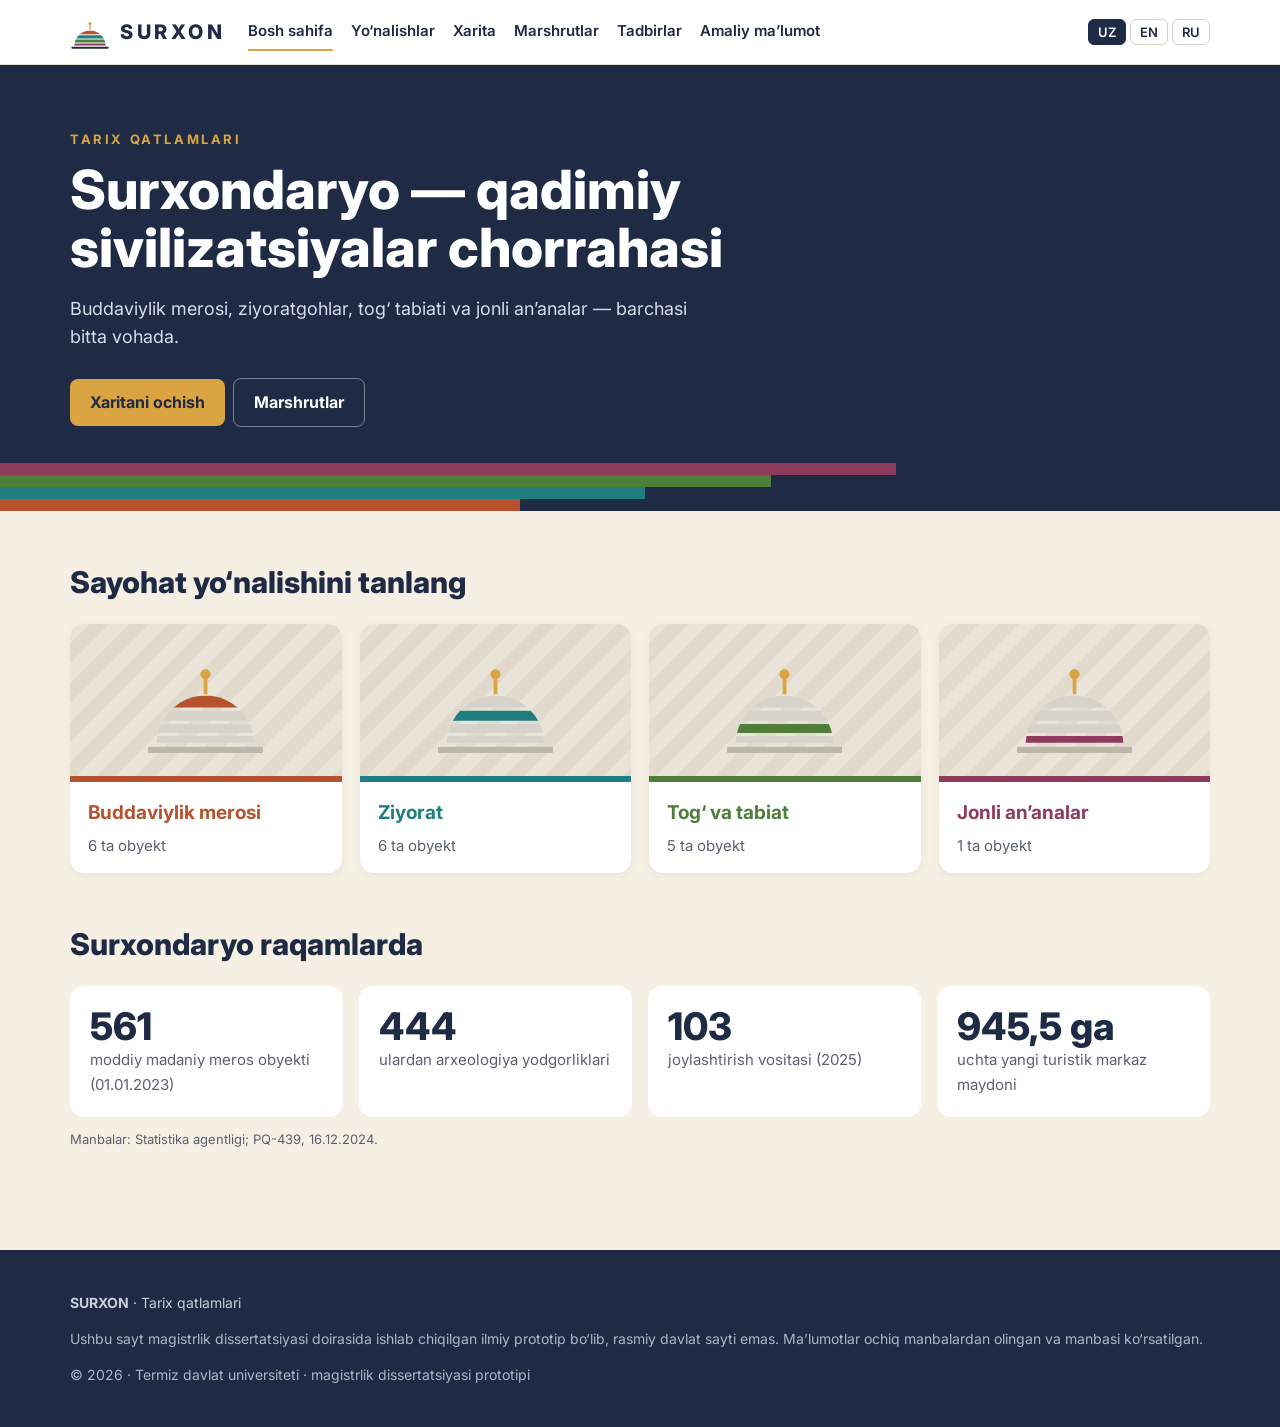
==== index.html @ 80e91e6a "SURXON platformasi: ma’lumotlar bazasi, xarita, sahifalar Co-Authored-By: Claude Opus 5.5 <noreply@a" ====
<!doctype html>
<html lang="uz">
<head>
<meta charset="utf-8">
<meta name="viewport" content="width=device-width, initial-scale=1">
<title>Bosh sahifa · SURXON</title>
<meta name="description" content="Surxondaryo viloyati turizm salohiyatini raqamli targ‘ib qilish tizimi — ilmiy prototip.">
<link rel="icon" href="img/favicon.svg" type="image/svg+xml">
<link rel="stylesheet" href="css/style.css">
<script src="data/obyektlar.js"></script>
<script src="js/common.js"></script>
</head>
<body>
<main id="main">
<section class="hero"><div class="strata" aria-hidden="true"><div style="background:var(--etn);width:100%"></div><div style="background:var(--eko);width:86%"></div><div style="background:var(--zi);width:72%"></div><div style="background:var(--bud);width:58%"></div></div><div class="wrap">
  <div class="eyebrow" data-i18n="slogan"></div>
  <h1 data-i18n="hero_title"></h1>
  <p data-i18n="hero_text"></p>
  <a class="btn" href="xarita.html" data-i18n="open_map"></a><a class="btn ghost" href="marshrutlar.html" data-i18n="see_routes"></a>
</div></section>
<section class="block"><div class="wrap">
  <h2 data-i18n="choose_dir"></h2>
  <div class="grid4" id="clusters"></div>
</div></section>
<section class="block" style="padding-top:0"><div class="wrap">
  <h2 data-i18n="in_numbers"></h2>
  <div class="stats">
    <div class="stat"><b>561</b><span id="s1"></span></div>
    <div class="stat"><b>444</b><span id="s2"></span></div>
    <div class="stat"><b>103</b><span id="s3"></span></div>
    <div class="stat"><b>945,5 ga</b><span id="s4"></span></div>
  </div>
  <p class="src" id="srcline"></p>
</div></section>
</main>
<script>
header("index.html");
const S = {
  s1: {uz:"moddiy madaniy meros obyekti (01.01.2023)", en:"tangible cultural heritage sites (1 Jan 2023)", ru:"объектов материального культурного наследия (01.01.2023)"},
  s2: {uz:"ulardan arxeologiya yodgorliklari", en:"of them archaeological monuments", ru:"из них археологических памятников"},
  s3: {uz:"joylashtirish vositasi (2025)", en:"accommodation facilities (2025)", ru:"средств размещения (2025)"},
  s4: {uz:"uchta yangi turistik markaz maydoni", en:"area of three new tourist centres", ru:"площадь трёх новых туристических центров"},
  src: {uz:"Manbalar: Statistika agentligi; PQ-439, 16.12.2024.", en:"Sources: Statistics Agency of Uzbekistan; Resolution PQ-439, 16.12.2024.", ru:"Источники: Агентство статистики; ПП-439 от 16.12.2024."}
};
window.pageRender = () => {
  document.getElementById("clusters").innerHTML = Object.entries(CLUSTERS).map(([k, c]) => {
    const n = objects().filter(f => f.properties.klaster === k).length;
    return `<a class="card" href="yonalishlar.html#${k}"><div class="photo"><img src="img/${k}.svg" alt="" style="width:46%;height:auto;object-fit:contain"></div><div class="bar" style="background:${c.color}"></div>
      <div class="body"><h3 style="color:${c.color}">${cname(k)}</h3><p>${n} ${LANG==="uz"?"ta obyekt":LANG==="ru"?"объектов":"sites"}</p></div></a>`;
  }).join("");
  ["s1","s2","s3","s4"].forEach(id => document.getElementById(id).textContent = S[id][LANG]);
  document.getElementById("srcline").textContent = S.src[LANG];
};
render();
</script>
</body></html>
---- css/style.css ----
/* SURXON brendbuki asosidagi uslublar (3.1-§, 3.2-jadval) */
@import url("https://fonts.googleapis.com/css2?family=Inter:wght@400;600;700;800&display=swap");
:root {
  --navy: #1F2A44; --gold: #D9A441; --stone: #F5EFE4; --ink: #20242C; --muted: #5b6170;
  --bud: #B5532F; --zi: #1F7F80; --eko: #4F7D3A; --etn: #8E3B5E;
  --radius: 14px; --max: 1180px;
}
* { box-sizing: border-box; }
html, body { margin: 0; }
body { font-family: "Inter", system-ui, sans-serif; color: var(--ink); background: var(--stone); line-height: 1.55; }
a { color: var(--navy); }
img { max-width: 100%; display: block; }
.wrap { max-width: var(--max); margin: 0 auto; padding: 0 20px; }
.skip { position: absolute; left: -9999px; } .skip:focus { left: 12px; top: 12px; background: #fff; padding: 8px; z-index: 9999; }

/* header */
header.site { background: #fff; border-bottom: 1px solid #e6e1d8; position: sticky; top: 0; z-index: 1000; }
header.site .wrap { display: flex; align-items: center; gap: 22px; min-height: 64px; flex-wrap: wrap; }
.brand { display: flex; align-items: center; gap: 10px; text-decoration: none; }
.brand img { width: 40px; height: 40px; }
.brand b { font-weight: 800; letter-spacing: .18em; color: var(--navy); font-size: 20px; }
nav.main { display: flex; gap: 18px; flex-wrap: wrap; }
nav.main a { text-decoration: none; font-weight: 600; font-size: 15px; padding: 6px 0; border-bottom: 2px solid transparent; }
nav.main a[aria-current="page"], nav.main a:hover { border-bottom-color: var(--gold); }
.lang { margin-left: auto; display: flex; gap: 4px; }
.lang button { border: 1px solid #d6d0c4; background: #fff; border-radius: 6px; padding: 4px 9px; font: 600 13px Inter, sans-serif; cursor: pointer; color: var(--navy); }
.lang button[aria-pressed="true"] { background: var(--navy); color: #fff; border-color: var(--navy); }

/* hero */
.hero { background: var(--navy); color: #fff; position: relative; overflow: hidden; }
.hero .wrap { padding-top: 64px; padding-bottom: 84px; position: relative; z-index: 2; }
.eyebrow { color: var(--gold); letter-spacing: .2em; font-weight: 700; font-size: 13px; text-transform: uppercase; }
.hero h1 { font-size: clamp(32px, 5vw, 54px); line-height: 1.07; margin: 12px 0 18px; font-weight: 800; max-width: 760px; }
.hero p { max-width: 620px; color: #d7dceb; font-size: 18px; }
.btn { display: inline-block; background: var(--gold); color: var(--navy); font-weight: 700; padding: 11px 20px; border-radius: 8px; text-decoration: none; margin-top: 10px; }
.btn.ghost { background: transparent; color: #fff; border: 1px solid #ffffff66; margin-left: 8px; }
.strata { position: absolute; left: 0; bottom: 0; width: 70%; z-index: 1; }
.strata div { height: 12px; }

/* sections */
section.block { padding: 48px 0; }
h2 { font-size: 30px; color: var(--navy); margin: 0 0 18px; font-weight: 800; }
.grid4 { display: grid; grid-template-columns: repeat(auto-fit, minmax(230px, 1fr)); gap: 18px; }
.card { background: #fff; border-radius: var(--radius); overflow: hidden; box-shadow: 0 2px 10px rgba(0,0,0,.05); text-decoration: none; color: inherit; display: flex; flex-direction: column; }
.card .bar { height: 6px; }
.card .body { padding: 16px 18px; }
.card h3 { margin: 0 0 6px; font-size: 19px; }
.card p { margin: 0; color: var(--muted); font-size: 15px; }
.photo { aspect-ratio: 16/9; background: repeating-linear-gradient(135deg,#e9e3d8 0 14px,#e1dacd 14px 28px); display: flex; align-items: center; justify-content: center; color: #8a8274; letter-spacing: .12em; font-weight: 600; font-size: 13px; }
.photo img { width: 100%; height: 100%; object-fit: cover; }
.stats { display: grid; grid-template-columns: repeat(auto-fit, minmax(200px, 1fr)); gap: 16px; }
.stat { background: #fff; border-radius: var(--radius); padding: 20px; }
.stat b { display: block; font-size: 38px; font-weight: 800; color: var(--navy); line-height: 1.1; }
.stat span { color: var(--muted); font-size: 15px; }
.src { font-size: 13px; color: var(--muted); margin-top: 12px; }

.tag { display: inline-block; color: #fff; font-size: 12px; font-weight: 700; letter-spacing: .06em; padding: 3px 9px; border-radius: 4px; text-transform: uppercase; }
.badge-warn { display: inline-block; background: #fff4e0; color: #8a5a00; border: 1px solid #f0d49a; font-size: 12px; padding: 2px 8px; border-radius: 10px; }

/* object list */
.objs { display: grid; grid-template-columns: repeat(auto-fill, minmax(270px, 1fr)); gap: 16px; }
.obj .meta { font-size: 13px; color: var(--muted); margin: 4px 0 8px; }

/* routes */
.route { background: #fff; border-radius: var(--radius); padding: 22px; margin-bottom: 18px; border-left: 8px solid var(--navy); }
.route ol { margin: 10px 0 0; padding-left: 22px; }
.route li { margin: 6px 0; }

/* map page */
.mapwrap { display: grid; grid-template-columns: 340px 1fr; height: calc(100vh - 65px); }
.side { background: #fff; overflow: auto; padding: 18px; border-right: 1px solid #e5e5e5; }
.side input[type=search] { width: 100%; padding: 10px 12px; border: 1px solid #ccc; border-radius: 8px; font: 15px Inter, sans-serif; }
.chips { display: flex; flex-wrap: wrap; gap: 8px; margin: 14px 0; }
.chip { border: 2px solid; background: #fff; padding: 6px 12px; border-radius: 20px; font: 600 14px Inter, sans-serif; cursor: pointer; }
.chip[aria-pressed="false"] { opacity: .45; }
.list .item { display: flex; gap: 10px; padding: 10px 4px; border-bottom: 1px solid #eee; cursor: pointer; align-items: flex-start; background: none; border-left: 0; border-right: 0; border-top: 0; width: 100%; text-align: left; font: inherit; color: inherit; }
.list .item:hover, .list .item:focus { background: #faf7f1; }
.dot { width: 12px; height: 12px; border-radius: 6px; flex: 0 0 12px; margin-top: 6px; }
#map { height: 100%; }
.leaflet-popup-content { font-family: Inter, sans-serif; min-width: 220px; }
.leaflet-popup-content h4 { margin: 4px 0 6px; font-size: 17px; color: var(--navy); }

/* footer */
footer.site { background: var(--navy); color: #c9cfdb; padding: 28px 0; font-size: 14px; margin-top: 40px; }
footer.site a { color: #fff; }
.disclaimer { opacity: .85; }

@media (max-width: 760px) {
  .mapwrap { grid-template-columns: 1fr; grid-template-rows: 45vh auto; height: auto; }
  #map { height: 45vh; order: -1; }
  .lang { margin-left: 0; }
  nav.main { gap: 12px; }
}
.leaflet-popup-content a.btn { color: var(--navy); }
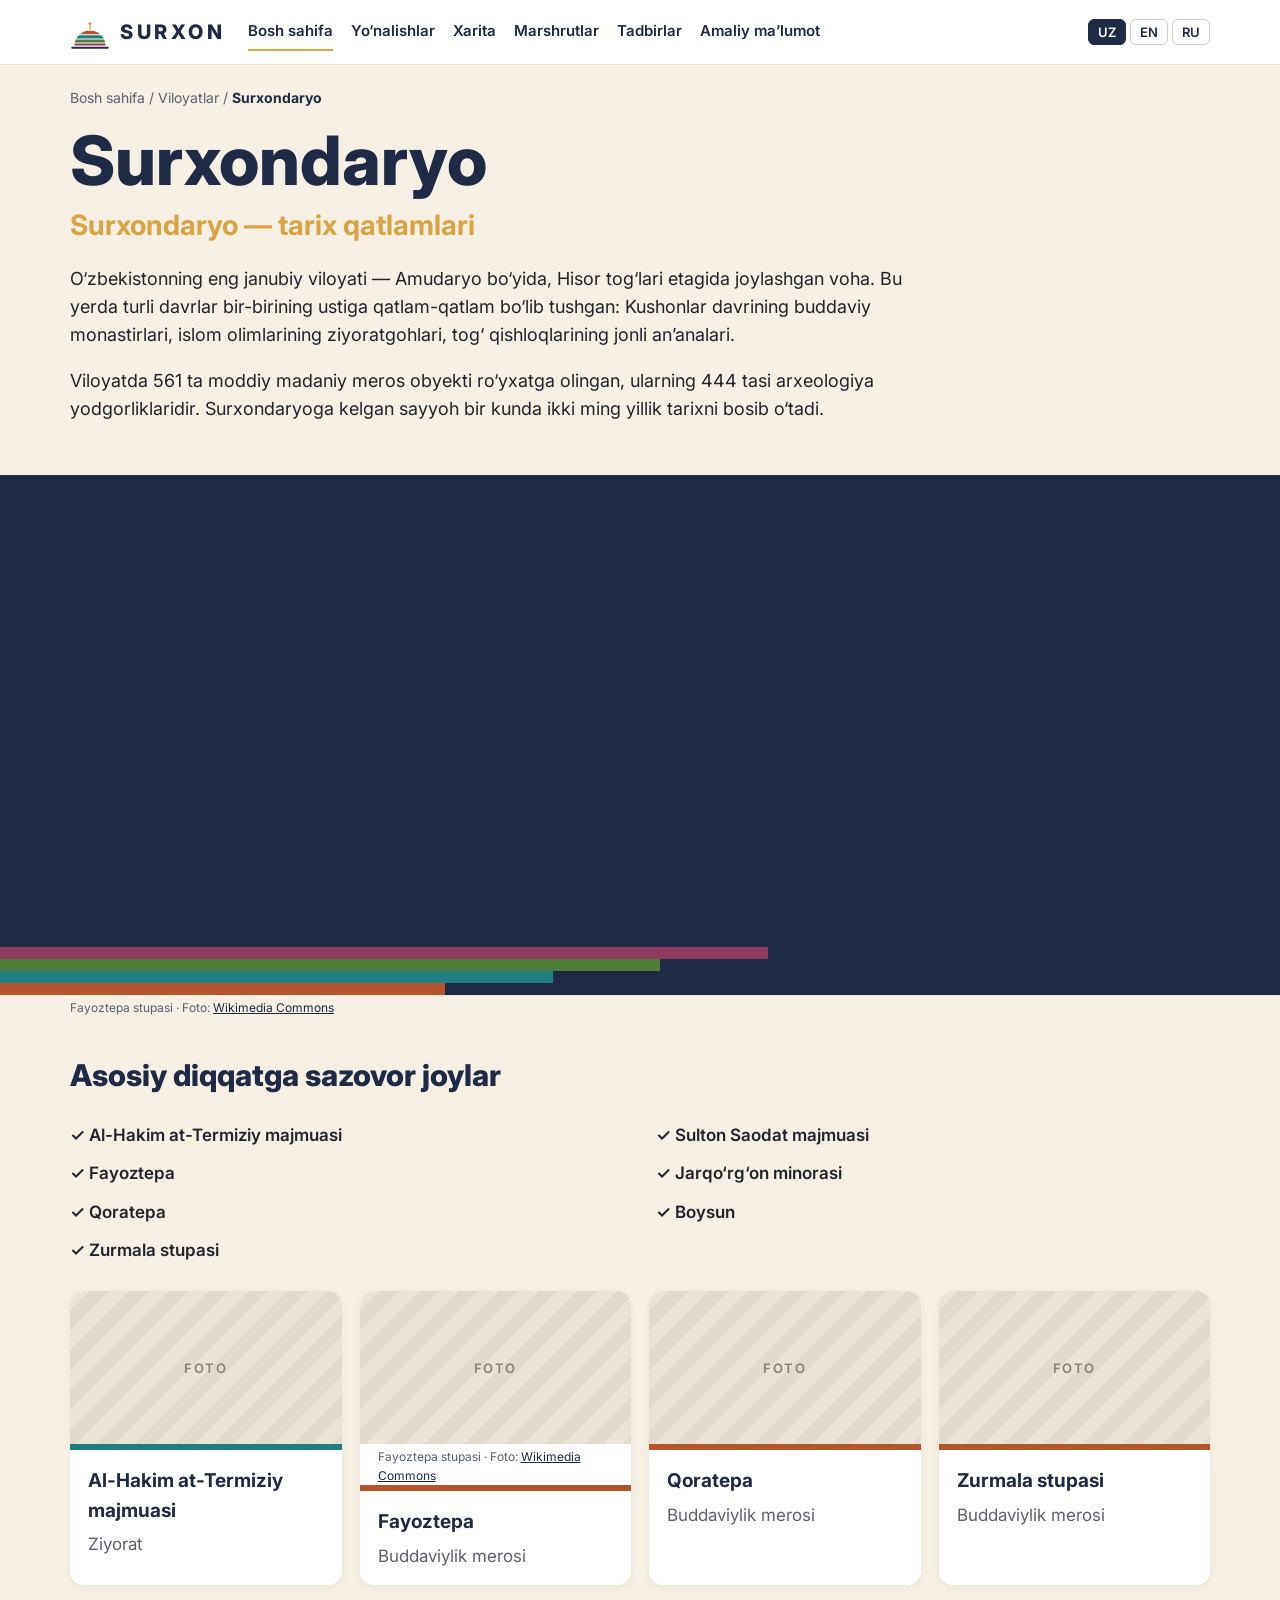
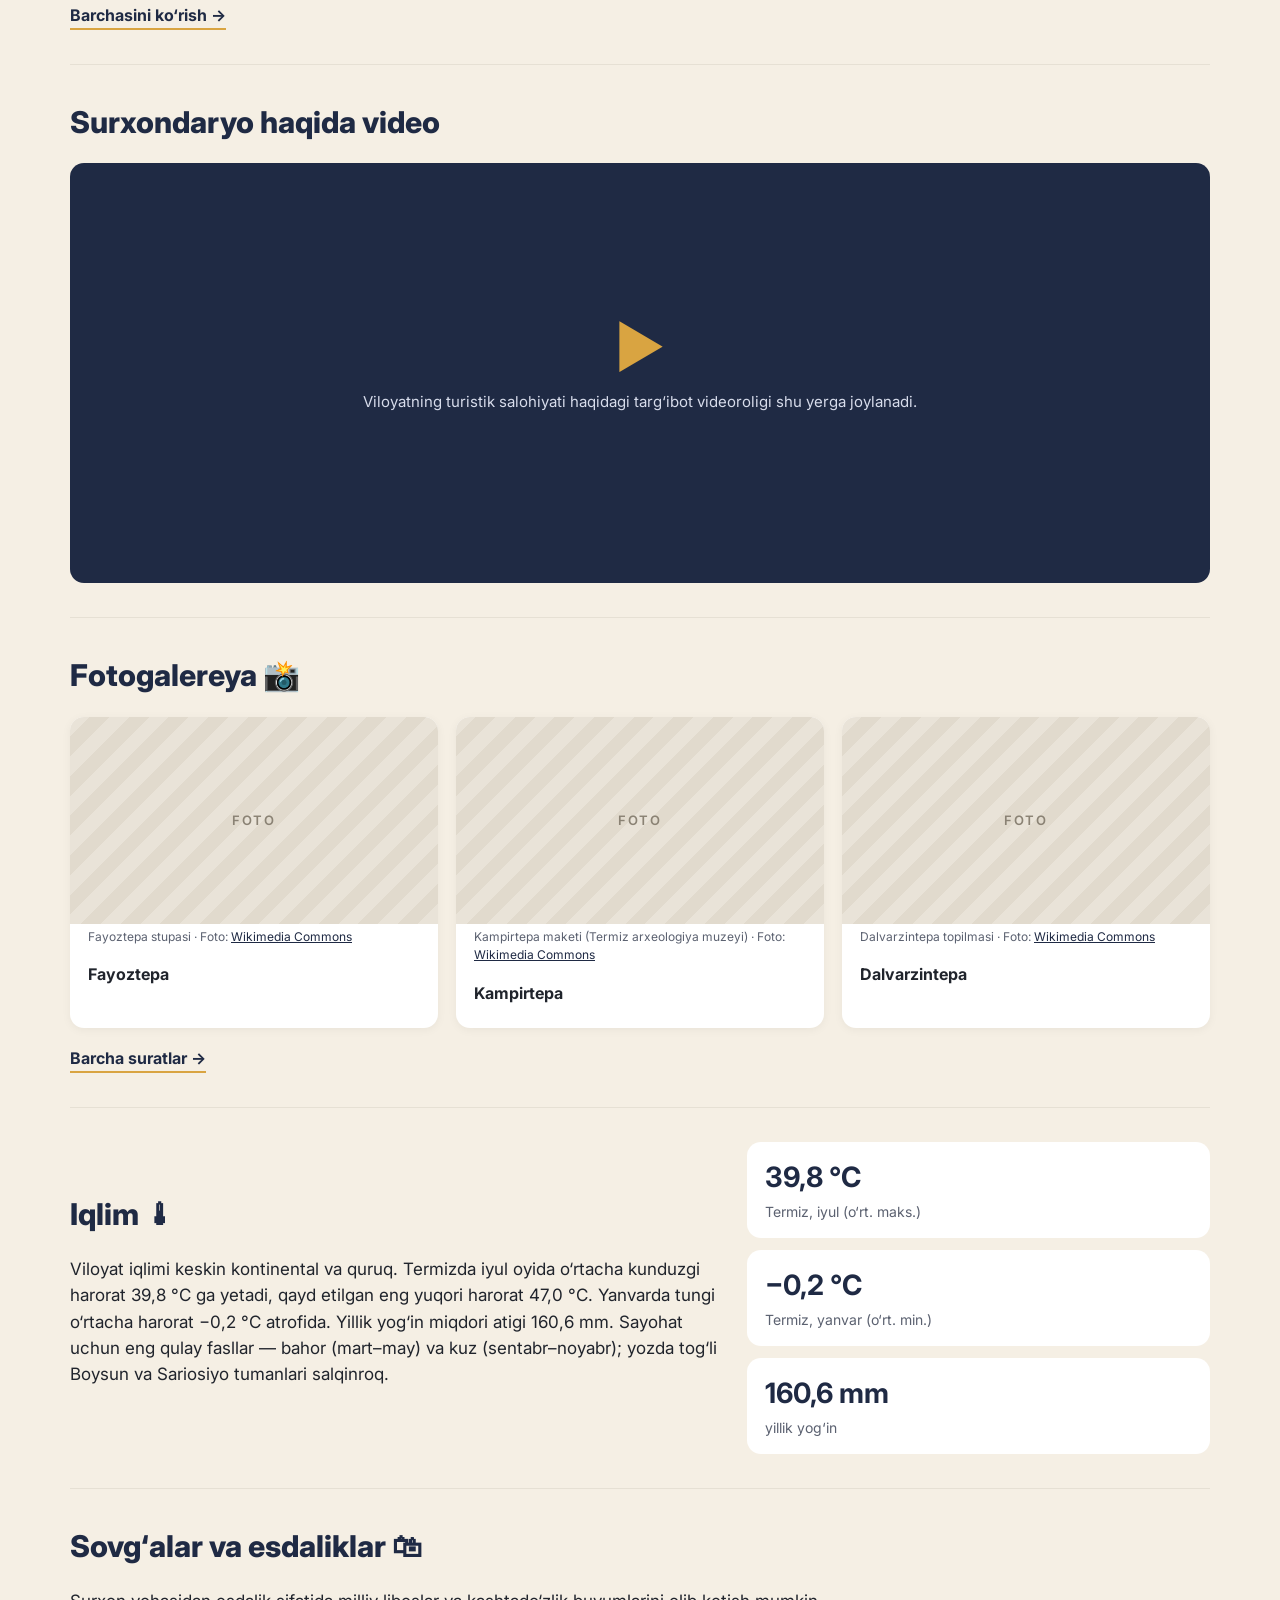
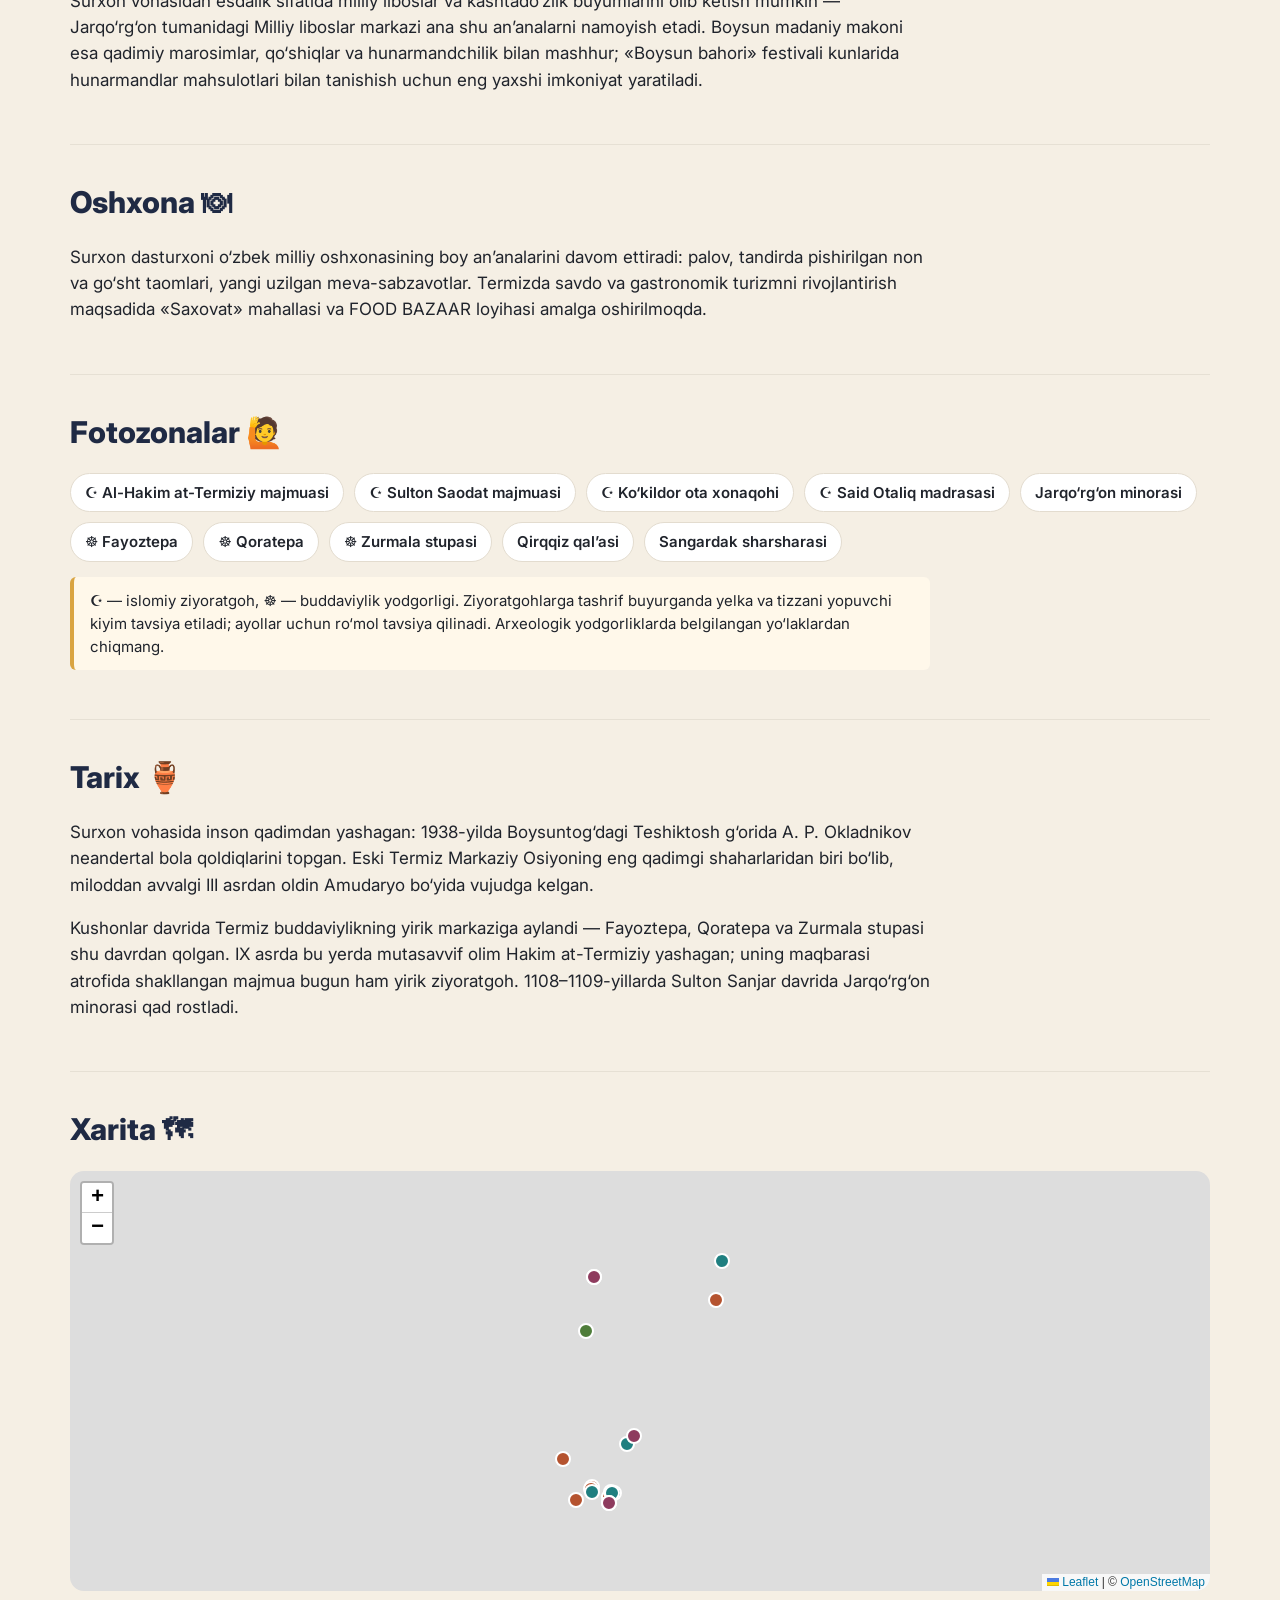
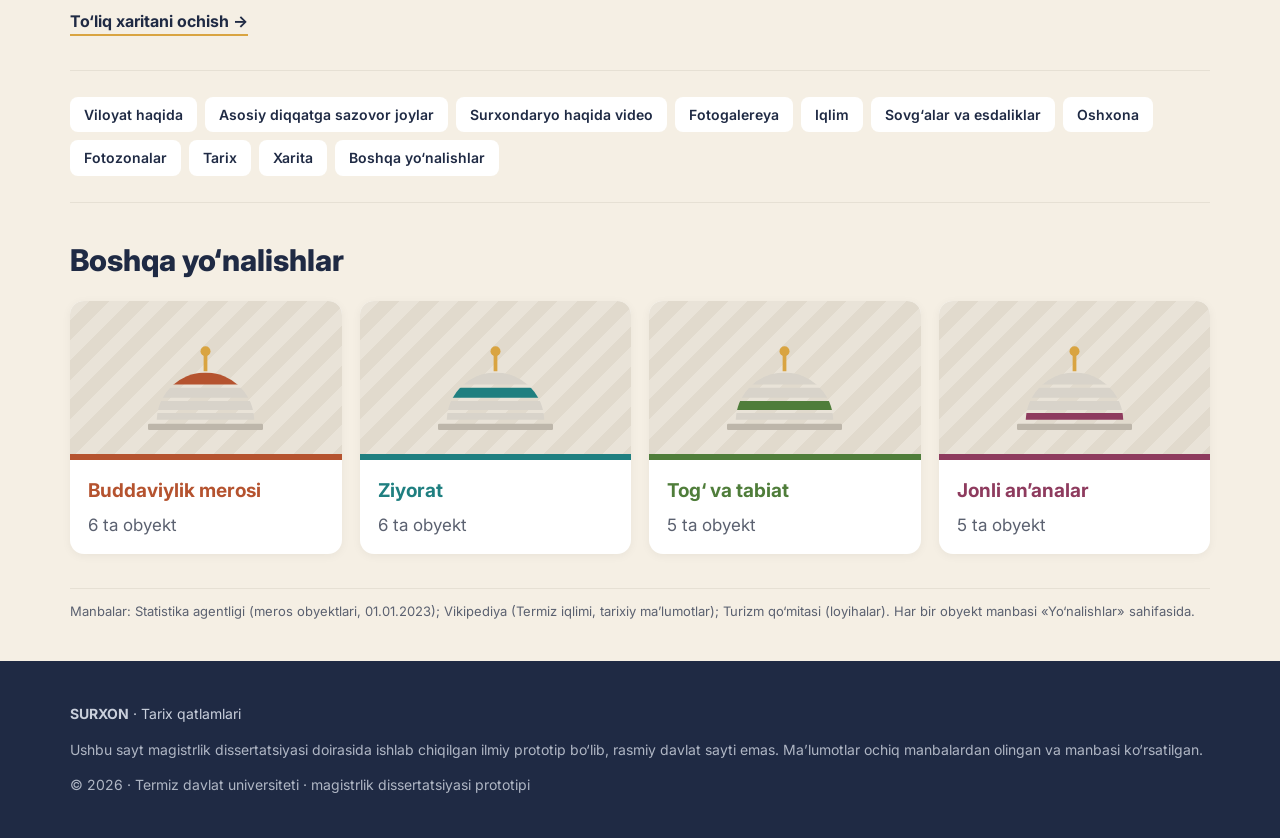
==== commit c968f408: "Bosh sahifa uzbekistan.travel shahar sahifasi tartibida qayta qurildi Breadcrumb, sarlavha va kirish" ====
--- a/index.html
+++ b/index.html
@@ -3,54 +3,75 @@
 <head>
 <meta charset="utf-8">
 <meta name="viewport" content="width=device-width, initial-scale=1">
-<title>Bosh sahifa · SURXON</title>
+<title>Surxondaryo · SURXON</title>
 <meta name="description" content="Surxondaryo viloyati turizm salohiyatini raqamli targ‘ib qilish tizimi — ilmiy prototip.">
 <link rel="icon" href="img/favicon.svg" type="image/svg+xml">
+<link rel="stylesheet" href="vendor/leaflet/leaflet.css">
 <link rel="stylesheet" href="css/style.css">
+<script src="vendor/leaflet/leaflet.js"></script>
 <script src="data/obyektlar.js"></script>
 <script src="js/common.js"></script>
 </head>
 <body>
-<main id="main">
-<section class="hero"><div class="strata" aria-hidden="true"><div style="background:var(--etn);width:100%"></div><div style="background:var(--eko);width:86%"></div><div style="background:var(--zi);width:72%"></div><div style="background:var(--bud);width:58%"></div></div><div class="wrap">
-  <div class="eyebrow" data-i18n="slogan"></div>
-  <h1 data-i18n="hero_title"></h1>
-  <p data-i18n="hero_text"></p>
-  <a class="btn" href="xarita.html" data-i18n="open_map"></a><a class="btn ghost" href="marshrutlar.html" data-i18n="see_routes"></a>
-</div></section>
-<section class="block"><div class="wrap">
-  <h2 data-i18n="choose_dir"></h2>
-  <div class="grid4" id="clusters"></div>
-</div></section>
-<section class="block" style="padding-top:0"><div class="wrap">
-  <h2 data-i18n="in_numbers"></h2>
-  <div class="stats">
-    <div class="stat"><b>561</b><span id="s1"></span></div>
-    <div class="stat"><b>444</b><span id="s2"></span></div>
-    <div class="stat"><b>103</b><span id="s3"></span></div>
-    <div class="stat"><b>945,5 ga</b><span id="s4"></span></div>
-  </div>
+<main id="main" class="dest">
+<div class="wrap">
+  <nav class="crumbs" id="crumbs" aria-label="breadcrumb"></nav>
+  <section id="about-s" class="dsec first">
+    <h1 id="h1"></h1>
+    <h2 class="sub" id="h2"></h2>
+    <div class="intro" id="intro"></div>
+  </section>
+</div>
+<div class="dhero" aria-hidden="true">
+  <img src="https://commons.wikimedia.org/wiki/Special:FilePath/Fayaz_Tepe_stupa.jpg?width=1600" alt="" onerror="this.remove()">
+  <div class="strata"><div style="background:var(--etn);width:100%"></div><div style="background:var(--eko);width:86%"></div><div style="background:var(--zi);width:72%"></div><div style="background:var(--bud);width:58%"></div></div>
+</div>
+<p class="wrap credit" style="padding-left:20px">Fayoztepa stupasi · Foto: <a href="https://commons.wikimedia.org/wiki/File:Fayaz_Tepe_stupa.jpg" target="_blank" rel="noopener">Wikimedia Commons</a></p>
+<div class="wrap">
+  <section id="top-s" class="dsec">
+    <h2 data-sec="top"></h2>
+    <ul class="checks" id="toplist"></ul>
+    <div class="grid4" id="topcards"></div>
+    <a class="more" href="yonalishlar.html" data-t="seeall"></a>
+  </section>
+  <section id="video-s" class="dsec">
+    <h2 data-sec="video"></h2>
+    <div class="vbox"><span>▶</span><p data-t="video_note"></p></div>
+  </section>
+  <section id="gallery-s" class="dsec">
+    <h2 data-sec="gallery"></h2>
+    <div class="grid3" id="gallery"></div>
+    <a class="more" href="yonalishlar.html" data-t="allphotos"></a>
+  </section>
+  <section id="climate-s" class="dsec two">
+    <div><h2 data-sec="climate"></h2><p id="climate"></p></div>
+    <div class="clim">
+      <div><b>39,8 °C</b><span>Termiz, iyul (o‘rt. maks.)</span></div>
+      <div><b>−0,2 °C</b><span>Termiz, yanvar (o‘rt. min.)</span></div>
+      <div><b>160,6 mm</b><span>yillik yog‘in</span></div>
+    </div>
+  </section>
+  <section id="gifts-s" class="dsec"><h2 data-sec="gifts"></h2><p id="gifts"></p></section>
+  <section id="food-s" class="dsec"><h2 data-sec="food"></h2><p id="food"></p></section>
+  <section id="photo-s" class="dsec">
+    <h2 data-sec="photo"></h2>
+    <ul class="zones" id="zones"></ul>
+    <p class="note" id="zonenote"></p>
+  </section>
+  <section id="history-s" class="dsec"><h2 data-sec="history"></h2><div id="history"></div></section>
+  <section id="map-s" class="dsec">
+    <h2 data-sec="map"></h2>
+    <div id="minimap"></div>
+    <a class="more" href="xarita.html" data-t="fullmap"></a>
+  </section>
+  <nav class="toc" id="toc" aria-label="Sahifa bo‘limlari"></nav>
+  <section id="themes-s" class="dsec">
+    <h2 data-sec="themes"></h2>
+    <div class="grid4" id="themes"></div>
+  </section>
   <p class="src" id="srcline"></p>
-</div></section>
+</div>
 </main>
-<script>
-header("index.html");
-const S = {
-  s1: {uz:"moddiy madaniy meros obyekti (01.01.2023)", en:"tangible cultural heritage sites (1 Jan 2023)", ru:"объектов материального культурного наследия (01.01.2023)"},
-  s2: {uz:"ulardan arxeologiya yodgorliklari", en:"of them archaeological monuments", ru:"из них археологических памятников"},
-  s3: {uz:"joylashtirish vositasi (2025)", en:"accommodation facilities (2025)", ru:"средств размещения (2025)"},
-  s4: {uz:"uchta yangi turistik markaz maydoni", en:"area of three new tourist centres", ru:"площадь трёх новых туристических центров"},
-  src: {uz:"Manbalar: Statistika agentligi; PQ-439, 16.12.2024.", en:"Sources: Statistics Agency of Uzbekistan; Resolution PQ-439, 16.12.2024.", ru:"Источники: Агентство статистики; ПП-439 от 16.12.2024."}
-};
-window.pageRender = () => {
-  document.getElementById("clusters").innerHTML = Object.entries(CLUSTERS).map(([k, c]) => {
-    const n = objects().filter(f => f.properties.klaster === k).length;
-    return `<a class="card" href="yonalishlar.html#${k}"><div class="photo"><img src="img/${k}.svg" alt="" style="width:46%;height:auto;object-fit:contain"></div><div class="bar" style="background:${c.color}"></div>
-      <div class="body"><h3 style="color:${c.color}">${cname(k)}</h3><p>${n} ${LANG==="uz"?"ta obyekt":LANG==="ru"?"объектов":"sites"}</p></div></a>`;
-  }).join("");
-  ["s1","s2","s3","s4"].forEach(id => document.getElementById(id).textContent = S[id][LANG]);
-  document.getElementById("srcline").textContent = S.src[LANG];
-};
-render();
-</script>
-</body></html>
+<script src="js/home.js"></script>
+</body>
+</html>
--- a/vendor/leaflet/leaflet.css
+++ b/vendor/leaflet/leaflet.css
@@ -0,0 +1,661 @@
+/* required styles */
+
+.leaflet-pane,
+.leaflet-tile,
+.leaflet-marker-icon,
+.leaflet-marker-shadow,
+.leaflet-tile-container,
+.leaflet-pane > svg,
+.leaflet-pane > canvas,
+.leaflet-zoom-box,
+.leaflet-image-layer,
+.leaflet-layer {
+	position: absolute;
+	left: 0;
+	top: 0;
+	}
+.leaflet-container {
+	overflow: hidden;
+	}
+.leaflet-tile,
+.leaflet-marker-icon,
+.leaflet-marker-shadow {
+	-webkit-user-select: none;
+	   -moz-user-select: none;
+	        user-select: none;
+	  -webkit-user-drag: none;
+	}
+/* Prevents IE11 from highlighting tiles in blue */
+.leaflet-tile::selection {
+	background: transparent;
+}
+/* Safari renders non-retina tile on retina better with this, but Chrome is worse */
+.leaflet-safari .leaflet-tile {
+	image-rendering: -webkit-optimize-contrast;
+	}
+/* hack that prevents hw layers "stretching" when loading new tiles */
+.leaflet-safari .leaflet-tile-container {
+	width: 1600px;
+	height: 1600px;
+	-webkit-transform-origin: 0 0;
+	}
+.leaflet-marker-icon,
+.leaflet-marker-shadow {
+	display: block;
+	}
+/* .leaflet-container svg: reset svg max-width decleration shipped in Joomla! (joomla.org) 3.x */
+/* .leaflet-container img: map is broken in FF if you have max-width: 100% on tiles */
+.leaflet-container .leaflet-overlay-pane svg {
+	max-width: none !important;
+	max-height: none !important;
+	}
+.leaflet-container .leaflet-marker-pane img,
+.leaflet-container .leaflet-shadow-pane img,
+.leaflet-container .leaflet-tile-pane img,
+.leaflet-container img.leaflet-image-layer,
+.leaflet-container .leaflet-tile {
+	max-width: none !important;
+	max-height: none !important;
+	width: auto;
+	padding: 0;
+	}
+
+.leaflet-container img.leaflet-tile {
+	/* See: https://bugs.chromium.org/p/chromium/issues/detail?id=600120 */
+	mix-blend-mode: plus-lighter;
+}
+
+.leaflet-container.leaflet-touch-zoom {
+	-ms-touch-action: pan-x pan-y;
+	touch-action: pan-x pan-y;
+	}
+.leaflet-container.leaflet-touch-drag {
+	-ms-touch-action: pinch-zoom;
+	/* Fallback for FF which doesn't support pinch-zoom */
+	touch-action: none;
+	touch-action: pinch-zoom;
+}
+.leaflet-container.leaflet-touch-drag.leaflet-touch-zoom {
+	-ms-touch-action: none;
+	touch-action: none;
+}
+.leaflet-container {
+	-webkit-tap-highlight-color: transparent;
+}
+.leaflet-container a {
+	-webkit-tap-highlight-color: rgba(51, 181, 229, 0.4);
+}
+.leaflet-tile {
+	filter: inherit;
+	visibility: hidden;
+	}
+.leaflet-tile-loaded {
+	visibility: inherit;
+	}
+.leaflet-zoom-box {
+	width: 0;
+	height: 0;
+	-moz-box-sizing: border-box;
+	     box-sizing: border-box;
+	z-index: 800;
+	}
+/* workaround for https://bugzilla.mozilla.org/show_bug.cgi?id=888319 */
+.leaflet-overlay-pane svg {
+	-moz-user-select: none;
+	}
+
+.leaflet-pane         { z-index: 400; }
+
+.leaflet-tile-pane    { z-index: 200; }
+.leaflet-overlay-pane { z-index: 400; }
+.leaflet-shadow-pane  { z-index: 500; }
+.leaflet-marker-pane  { z-index: 600; }
+.leaflet-tooltip-pane   { z-index: 650; }
+.leaflet-popup-pane   { z-index: 700; }
+
+.leaflet-map-pane canvas { z-index: 100; }
+.leaflet-map-pane svg    { z-index: 200; }
+
+.leaflet-vml-shape {
+	width: 1px;
+	height: 1px;
+	}
+.lvml {
+	behavior: url(#default#VML);
+	display: inline-block;
+	position: absolute;
+	}
+
+
+/* control positioning */
+
+.leaflet-control {
+	position: relative;
+	z-index: 800;
+	pointer-events: visiblePainted; /* IE 9-10 doesn't have auto */
+	pointer-events: auto;
+	}
+.leaflet-top,
+.leaflet-bottom {
+	position: absolute;
+	z-index: 1000;
+	pointer-events: none;
+	}
+.leaflet-top {
+	top: 0;
+	}
+.leaflet-right {
+	right: 0;
+	}
+.leaflet-bottom {
+	bottom: 0;
+	}
+.leaflet-left {
+	left: 0;
+	}
+.leaflet-control {
+	float: left;
+	clear: both;
+	}
+.leaflet-right .leaflet-control {
+	float: right;
+	}
+.leaflet-top .leaflet-control {
+	margin-top: 10px;
+	}
+.leaflet-bottom .leaflet-control {
+	margin-bottom: 10px;
+	}
+.leaflet-left .leaflet-control {
+	margin-left: 10px;
+	}
+.leaflet-right .leaflet-control {
+	margin-right: 10px;
+	}
+
+
+/* zoom and fade animations */
+
+.leaflet-fade-anim .leaflet-popup {
+	opacity: 0;
+	-webkit-transition: opacity 0.2s linear;
+	   -moz-transition: opacity 0.2s linear;
+	        transition: opacity 0.2s linear;
+	}
+.leaflet-fade-anim .leaflet-map-pane .leaflet-popup {
+	opacity: 1;
+	}
+.leaflet-zoom-animated {
+	-webkit-transform-origin: 0 0;
+	    -ms-transform-origin: 0 0;
+	        transform-origin: 0 0;
+	}
+svg.leaflet-zoom-animated {
+	will-change: transform;
+}
+
+.leaflet-zoom-anim .leaflet-zoom-animated {
+	-webkit-transition: -webkit-transform 0.25s cubic-bezier(0,0,0.25,1);
+	   -moz-transition:    -moz-transform 0.25s cubic-bezier(0,0,0.25,1);
+	        transition:         transform 0.25s cubic-bezier(0,0,0.25,1);
+	}
+.leaflet-zoom-anim .leaflet-tile,
+.leaflet-pan-anim .leaflet-tile {
+	-webkit-transition: none;
+	   -moz-transition: none;
+	        transition: none;
+	}
+
+.leaflet-zoom-anim .leaflet-zoom-hide {
+	visibility: hidden;
+	}
+
+
+/* cursors */
+
+.leaflet-interactive {
+	cursor: pointer;
+	}
+.leaflet-grab {
+	cursor: -webkit-grab;
+	cursor:    -moz-grab;
+	cursor:         grab;
+	}
+.leaflet-crosshair,
+.leaflet-crosshair .leaflet-interactive {
+	cursor: crosshair;
+	}
+.leaflet-popup-pane,
+.leaflet-control {
+	cursor: auto;
+	}
+.leaflet-dragging .leaflet-grab,
+.leaflet-dragging .leaflet-grab .leaflet-interactive,
+.leaflet-dragging .leaflet-marker-draggable {
+	cursor: move;
+	cursor: -webkit-grabbing;
+	cursor:    -moz-grabbing;
+	cursor:         grabbing;
+	}
+
+/* marker & overlays interactivity */
+.leaflet-marker-icon,
+.leaflet-marker-shadow,
+.leaflet-image-layer,
+.leaflet-pane > svg path,
+.leaflet-tile-container {
+	pointer-events: none;
+	}
+
+.leaflet-marker-icon.leaflet-interactive,
+.leaflet-image-layer.leaflet-interactive,
+.leaflet-pane > svg path.leaflet-interactive,
+svg.leaflet-image-layer.leaflet-interactive path {
+	pointer-events: visiblePainted; /* IE 9-10 doesn't have auto */
+	pointer-events: auto;
+	}
+
+/* visual tweaks */
+
+.leaflet-container {
+	background: #ddd;
+	outline-offset: 1px;
+	}
+.leaflet-container a {
+	color: #0078A8;
+	}
+.leaflet-zoom-box {
+	border: 2px dotted #38f;
+	background: rgba(255,255,255,0.5);
+	}
+
+
+/* general typography */
+.leaflet-container {
+	font-family: "Helvetica Neue", Arial, Helvetica, sans-serif;
+	font-size: 12px;
+	font-size: 0.75rem;
+	line-height: 1.5;
+	}
+
+
+/* general toolbar styles */
+
+.leaflet-bar {
+	box-shadow: 0 1px 5px rgba(0,0,0,0.65);
+	border-radius: 4px;
+	}
+.leaflet-bar a {
+	background-color: #fff;
+	border-bottom: 1px solid #ccc;
+	width: 26px;
+	height: 26px;
+	line-height: 26px;
+	display: block;
+	text-align: center;
+	text-decoration: none;
+	color: black;
+	}
+.leaflet-bar a,
+.leaflet-control-layers-toggle {
+	background-position: 50% 50%;
+	background-repeat: no-repeat;
+	display: block;
+	}
+.leaflet-bar a:hover,
+.leaflet-bar a:focus {
+	background-color: #f4f4f4;
+	}
+.leaflet-bar a:first-child {
+	border-top-left-radius: 4px;
+	border-top-right-radius: 4px;
+	}
+.leaflet-bar a:last-child {
+	border-bottom-left-radius: 4px;
+	border-bottom-right-radius: 4px;
+	border-bottom: none;
+	}
+.leaflet-bar a.leaflet-disabled {
+	cursor: default;
+	background-color: #f4f4f4;
+	color: #bbb;
+	}
+
+.leaflet-touch .leaflet-bar a {
+	width: 30px;
+	height: 30px;
+	line-height: 30px;
+	}
+.leaflet-touch .leaflet-bar a:first-child {
+	border-top-left-radius: 2px;
+	border-top-right-radius: 2px;
+	}
+.leaflet-touch .leaflet-bar a:last-child {
+	border-bottom-left-radius: 2px;
+	border-bottom-right-radius: 2px;
+	}
+
+/* zoom control */
+
+.leaflet-control-zoom-in,
+.leaflet-control-zoom-out {
+	font: bold 18px 'Lucida Console', Monaco, monospace;
+	text-indent: 1px;
+	}
+
+.leaflet-touch .leaflet-control-zoom-in, .leaflet-touch .leaflet-control-zoom-out  {
+	font-size: 22px;
+	}
+
+
+/* layers control */
+
+.leaflet-control-layers {
+	box-shadow: 0 1px 5px rgba(0,0,0,0.4);
+	background: #fff;
+	border-radius: 5px;
+	}
+.leaflet-control-layers-toggle {
+	background-image: url(images/layers.png);
+	width: 36px;
+	height: 36px;
+	}
+.leaflet-retina .leaflet-control-layers-toggle {
+	background-image: url(images/layers-2x.png);
+	background-size: 26px 26px;
+	}
+.leaflet-touch .leaflet-control-layers-toggle {
+	width: 44px;
+	height: 44px;
+	}
+.leaflet-control-layers .leaflet-control-layers-list,
+.leaflet-control-layers-expanded .leaflet-control-layers-toggle {
+	display: none;
+	}
+.leaflet-control-layers-expanded .leaflet-control-layers-list {
+	display: block;
+	position: relative;
+	}
+.leaflet-control-layers-expanded {
+	padding: 6px 10px 6px 6px;
+	color: #333;
+	background: #fff;
+	}
+.leaflet-control-layers-scrollbar {
+	overflow-y: scroll;
+	overflow-x: hidden;
+	padding-right: 5px;
+	}
+.leaflet-control-layers-selector {
+	margin-top: 2px;
+	position: relative;
+	top: 1px;
+	}
+.leaflet-control-layers label {
+	display: block;
+	font-size: 13px;
+	font-size: 1.08333em;
+	}
+.leaflet-control-layers-separator {
+	height: 0;
+	border-top: 1px solid #ddd;
+	margin: 5px -10px 5px -6px;
+	}
+
+/* Default icon URLs */
+.leaflet-default-icon-path { /* used only in path-guessing heuristic, see L.Icon.Default */
+	background-image: url(images/marker-icon.png);
+	}
+
+
+/* attribution and scale controls */
+
+.leaflet-container .leaflet-control-attribution {
+	background: #fff;
+	background: rgba(255, 255, 255, 0.8);
+	margin: 0;
+	}
+.leaflet-control-attribution,
+.leaflet-control-scale-line {
+	padding: 0 5px;
+	color: #333;
+	line-height: 1.4;
+	}
+.leaflet-control-attribution a {
+	text-decoration: none;
+	}
+.leaflet-control-attribution a:hover,
+.leaflet-control-attribution a:focus {
+	text-decoration: underline;
+	}
+.leaflet-attribution-flag {
+	display: inline !important;
+	vertical-align: baseline !important;
+	width: 1em;
+	height: 0.6669em;
+	}
+.leaflet-left .leaflet-control-scale {
+	margin-left: 5px;
+	}
+.leaflet-bottom .leaflet-control-scale {
+	margin-bottom: 5px;
+	}
+.leaflet-control-scale-line {
+	border: 2px solid #777;
+	border-top: none;
+	line-height: 1.1;
+	padding: 2px 5px 1px;
+	white-space: nowrap;
+	-moz-box-sizing: border-box;
+	     box-sizing: border-box;
+	background: rgba(255, 255, 255, 0.8);
+	text-shadow: 1px 1px #fff;
+	}
+.leaflet-control-scale-line:not(:first-child) {
+	border-top: 2px solid #777;
+	border-bottom: none;
+	margin-top: -2px;
+	}
+.leaflet-control-scale-line:not(:first-child):not(:last-child) {
+	border-bottom: 2px solid #777;
+	}
+
+.leaflet-touch .leaflet-control-attribution,
+.leaflet-touch .leaflet-control-layers,
+.leaflet-touch .leaflet-bar {
+	box-shadow: none;
+	}
+.leaflet-touch .leaflet-control-layers,
+.leaflet-touch .leaflet-bar {
+	border: 2px solid rgba(0,0,0,0.2);
+	background-clip: padding-box;
+	}
+
+
+/* popup */
+
+.leaflet-popup {
+	position: absolute;
+	text-align: center;
+	margin-bottom: 20px;
+	}
+.leaflet-popup-content-wrapper {
+	padding: 1px;
+	text-align: left;
+	border-radius: 12px;
+	}
+.leaflet-popup-content {
+	margin: 13px 24px 13px 20px;
+	line-height: 1.3;
+	font-size: 13px;
+	font-size: 1.08333em;
+	min-height: 1px;
+	}
+.leaflet-popup-content p {
+	margin: 17px 0;
+	margin: 1.3em 0;
+	}
+.leaflet-popup-tip-container {
+	width: 40px;
+	height: 20px;
+	position: absolute;
+	left: 50%;
+	margin-top: -1px;
+	margin-left: -20px;
+	overflow: hidden;
+	pointer-events: none;
+	}
+.leaflet-popup-tip {
+	width: 17px;
+	height: 17px;
+	padding: 1px;
+
+	margin: -10px auto 0;
+	pointer-events: auto;
+
+	-webkit-transform: rotate(45deg);
+	   -moz-transform: rotate(45deg);
+	    -ms-transform: rotate(45deg);
+	        transform: rotate(45deg);
+	}
+.leaflet-popup-content-wrapper,
+.leaflet-popup-tip {
+	background: white;
+	color: #333;
+	box-shadow: 0 3px 14px rgba(0,0,0,0.4);
+	}
+.leaflet-container a.leaflet-popup-close-button {
+	position: absolute;
+	top: 0;
+	right: 0;
+	border: none;
+	text-align: center;
+	width: 24px;
+	height: 24px;
+	font: 16px/24px Tahoma, Verdana, sans-serif;
+	color: #757575;
+	text-decoration: none;
+	background: transparent;
+	}
+.leaflet-container a.leaflet-popup-close-button:hover,
+.leaflet-container a.leaflet-popup-close-button:focus {
+	color: #585858;
+	}
+.leaflet-popup-scrolled {
+	overflow: auto;
+	}
+
+.leaflet-oldie .leaflet-popup-content-wrapper {
+	-ms-zoom: 1;
+	}
+.leaflet-oldie .leaflet-popup-tip {
+	width: 24px;
+	margin: 0 auto;
+
+	-ms-filter: "progid:DXImageTransform.Microsoft.Matrix(M11=0.70710678, M12=0.70710678, M21=-0.70710678, M22=0.70710678)";
+	filter: progid:DXImageTransform.Microsoft.Matrix(M11=0.70710678, M12=0.70710678, M21=-0.70710678, M22=0.70710678);
+	}
+
+.leaflet-oldie .leaflet-control-zoom,
+.leaflet-oldie .leaflet-control-layers,
+.leaflet-oldie .leaflet-popup-content-wrapper,
+.leaflet-oldie .leaflet-popup-tip {
+	border: 1px solid #999;
+	}
+
+
+/* div icon */
+
+.leaflet-div-icon {
+	background: #fff;
+	border: 1px solid #666;
+	}
+
+
+/* Tooltip */
+/* Base styles for the element that has a tooltip */
+.leaflet-tooltip {
+	position: absolute;
+	padding: 6px;
+	background-color: #fff;
+	border: 1px solid #fff;
+	border-radius: 3px;
+	color: #222;
+	white-space: nowrap;
+	-webkit-user-select: none;
+	-moz-user-select: none;
+	-ms-user-select: none;
+	user-select: none;
+	pointer-events: none;
+	box-shadow: 0 1px 3px rgba(0,0,0,0.4);
+	}
+.leaflet-tooltip.leaflet-interactive {
+	cursor: pointer;
+	pointer-events: auto;
+	}
+.leaflet-tooltip-top:before,
+.leaflet-tooltip-bottom:before,
+.leaflet-tooltip-left:before,
+.leaflet-tooltip-right:before {
+	position: absolute;
+	pointer-events: none;
+	border: 6px solid transparent;
+	background: transparent;
+	content: "";
+	}
+
+/* Directions */
+
+.leaflet-tooltip-bottom {
+	margin-top: 6px;
+}
+.leaflet-tooltip-top {
+	margin-top: -6px;
+}
+.leaflet-tooltip-bottom:before,
+.leaflet-tooltip-top:before {
+	left: 50%;
+	margin-left: -6px;
+	}
+.leaflet-tooltip-top:before {
+	bottom: 0;
+	margin-bottom: -12px;
+	border-top-color: #fff;
+	}
+.leaflet-tooltip-bottom:before {
+	top: 0;
+	margin-top: -12px;
+	margin-left: -6px;
+	border-bottom-color: #fff;
+	}
+.leaflet-tooltip-left {
+	margin-left: -6px;
+}
+.leaflet-tooltip-right {
+	margin-left: 6px;
+}
+.leaflet-tooltip-left:before,
+.leaflet-tooltip-right:before {
+	top: 50%;
+	margin-top: -6px;
+	}
+.leaflet-tooltip-left:before {
+	right: 0;
+	margin-right: -12px;
+	border-left-color: #fff;
+	}
+.leaflet-tooltip-right:before {
+	left: 0;
+	margin-left: -12px;
+	border-right-color: #fff;
+	}
+
+/* Printing */
+
+@media print {
+	/* Prevent printers from removing background-images of controls. */
+	.leaflet-control {
+		-webkit-print-color-adjust: exact;
+		print-color-adjust: exact;
+		}
+	}
--- a/css/style.css
+++ b/css/style.css
@@ -92,3 +92,40 @@
   nav.main { gap: 12px; }
 }
 .leaflet-popup-content a.btn { color: var(--navy); }
+.credit { font-size: 12px; color: var(--muted); padding: 4px 18px 0; }
+.leaflet-popup-content .photo { aspect-ratio: 16/9; margin-bottom: 4px; border-radius: 6px; overflow: hidden; }
+.leaflet-popup-content .credit { padding: 0 0 4px; }
+
+/* Destinatsiya sahifasi (bosh sahifa) */
+.dest .crumbs { font-size: 14px; color: var(--muted); padding: 22px 0 6px; }
+.dest .crumbs a { color: var(--muted); text-decoration: none; }
+.dest .crumbs b { color: var(--navy); }
+.dsec { padding: 34px 0; border-bottom: 1px solid #e6e0d4; }
+.dsec.first { padding-top: 10px; border-bottom: 0; }
+.dsec h1 { font-size: clamp(40px, 6vw, 68px); color: var(--navy); margin: 0; font-weight: 800; line-height: 1.05; }
+.dsec h2.sub { font-size: clamp(20px, 2.6vw, 28px); color: var(--gold); font-weight: 700; margin: 8px 0 18px; }
+.dsec p { font-size: 17px; max-width: 860px; }
+.intro p { font-size: 18px; }
+.dhero { position: relative; height: clamp(240px, 46vw, 520px); background: var(--navy); overflow: hidden; }
+.dhero img { width: 100%; height: 100%; object-fit: cover; }
+.dhero .strata { width: 60%; }
+.checks { list-style: none; padding: 0; margin: 0 0 22px; columns: 2; column-gap: 32px; }
+.checks li { padding: 6px 0; font-weight: 600; font-size: 17px; break-inside: avoid; }
+.grid3 { display: grid; grid-template-columns: repeat(auto-fit, minmax(260px, 1fr)); gap: 18px; }
+.more { display: inline-block; margin-top: 18px; font-weight: 700; color: var(--navy); text-decoration: none; border-bottom: 2px solid var(--gold); }
+.vbox { aspect-ratio: 16/9; max-height: 420px; width: 100%; background: var(--navy); border-radius: var(--radius); display: flex; flex-direction: column; align-items: center; justify-content: center; color: #d7dceb; text-align: center; padding: 20px; }
+.vbox span { font-size: 56px; color: var(--gold); line-height: 1; }
+.vbox p { color: #d7dceb; font-size: 15px; }
+.dsec.two { display: grid; grid-template-columns: 1.4fr 1fr; gap: 28px; align-items: center; }
+.clim { display: grid; gap: 12px; }
+.clim div { background: #fff; border-radius: var(--radius); padding: 14px 18px; }
+.clim b { display: block; font-size: 28px; color: var(--navy); }
+.clim span { color: var(--muted); font-size: 14px; }
+.zones { display: flex; flex-wrap: wrap; gap: 10px; list-style: none; padding: 0; margin: 0 0 14px; }
+.zones li { background: #fff; border: 1px solid #e3dccf; border-radius: 22px; padding: 7px 14px; font-weight: 600; font-size: 15px; }
+.note { background: #fff8ea; border-left: 4px solid var(--gold); padding: 12px 16px; border-radius: 6px; font-size: 15px !important; }
+#minimap { height: 420px; border-radius: var(--radius); overflow: hidden; }
+.toc { display: flex; flex-wrap: wrap; gap: 8px; padding: 26px 0; border-bottom: 1px solid #e6e0d4; }
+.toc a { background: #fff; padding: 7px 14px; border-radius: 8px; text-decoration: none; font-weight: 600; font-size: 14px; }
+.toc a:hover { background: var(--navy); color: #fff; }
+@media (max-width: 760px) { .checks { columns: 1; } .dsec.two { grid-template-columns: 1fr; } #minimap { height: 320px; } }
